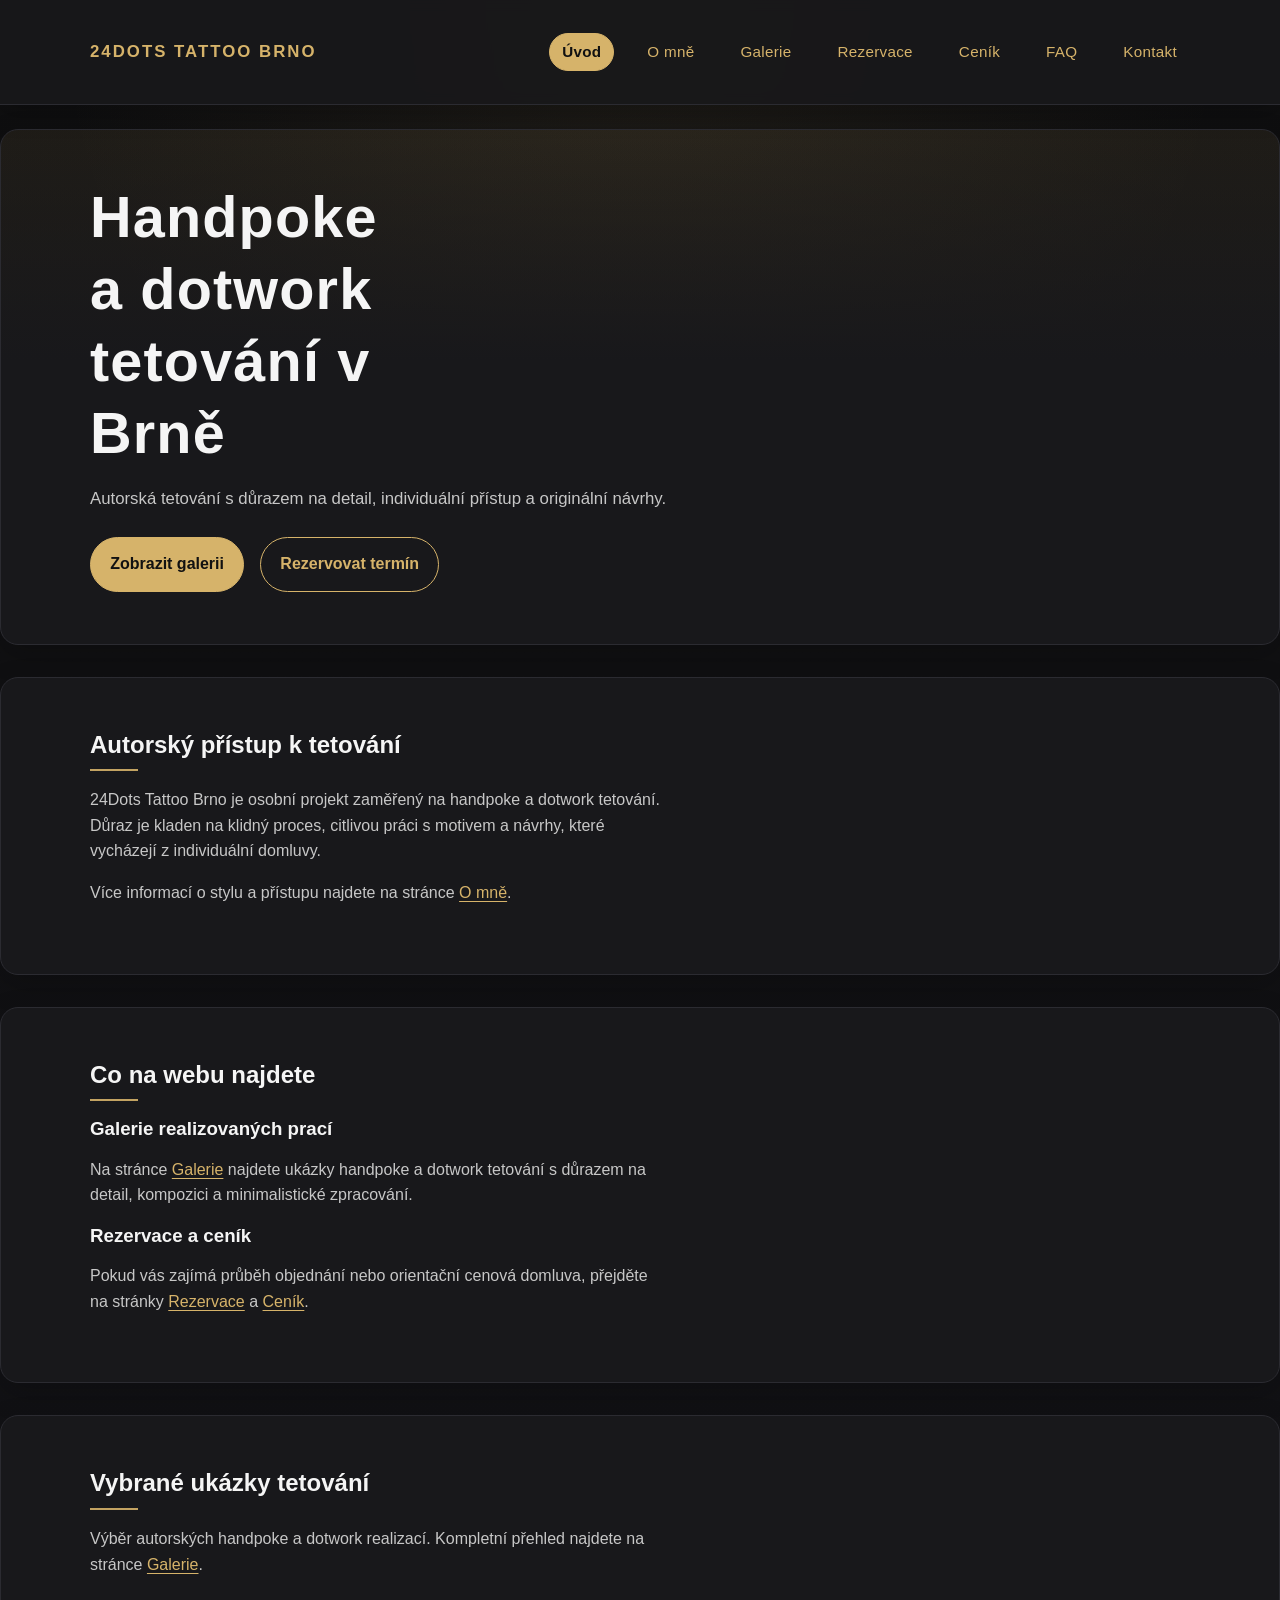
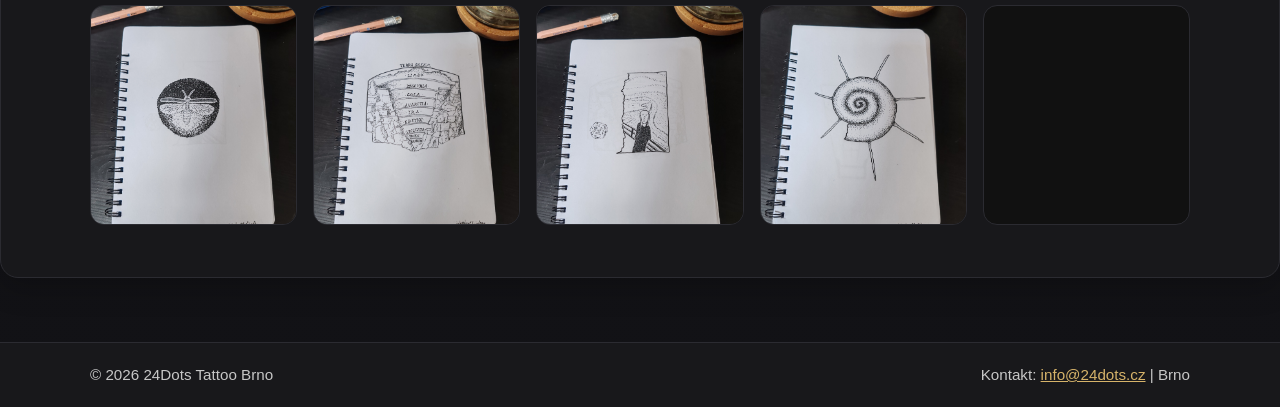
==== index.html @ aa5e2a4d "Initial project commit" ====
<!DOCTYPE html>
<html lang="cs">
<head>
  <meta charset="UTF-8">
  <meta name="viewport" content="width=device-width, initial-scale=1.0">
  <meta name="description" content="Autorská handpoke a dotwork tetování v Brně. Individuální přístup, originální návrhy a možnost rezervace termínu.">
  <meta name="keywords" content="handpoke tetování Brno, dotwork tetování, minimalistické tetování, tatérka Brno, návrh tetování, autorské tetování, tetování Brno">
  <meta name="author" content="24Dots Tattoo Brno">
  <meta name="robots" content="index, follow">
  <title>Handpoke tetování Brno | 24Dots Tattoo</title>

  <link rel="stylesheet" href="css/style.css">
  <link rel="stylesheet" href="css/custom.css">
</head>
<body>
<header>
  <div class="container">
    <a href="index.html" class="logo">24Dots Tattoo Brno</a>

    <nav aria-label="Hlavní navigace">
      <ul>
        <li><a href="index.html" aria-current="page">Úvod</a></li>
        <li><a href="o-mne.html">O mně</a></li>
        <li><a href="galerie.html">Galerie</a></li>
        <li><a href="rezervace.html">Rezervace</a></li>
        <li><a href="cenik.html">Ceník</a></li>
        <li><a href="faq.html">FAQ</a></li>
        <li><a href="kontakt.html">Kontakt</a></li>
      </ul>
    </nav>
  </div>
</header>

<main>
  <section class="hero hero-home">
    <div class="container">
      <h1>Handpoke a dotwork tetování v Brně</h1>
      <p>Autorská tetování s důrazem na detail, individuální přístup a originální návrhy.</p>
        <div class="hero-actions">
            <a href="galerie.html" class="primary-btn">Zobrazit galerii</a>
            <a href="rezervace.html">Rezervovat termín</a>
        </div>
    </div>
  </section>

  <section class="about-preview">
    <div class="container">
      <h2>Autorský přístup k tetování</h2>
      <p>24Dots Tattoo Brno je osobní projekt zaměřený na handpoke a dotwork tetování. Důraz je kladen na klidný proces, citlivou práci s motivem a návrhy, které vycházejí z individuální domluvy.</p>
      <p>Více informací o stylu a přístupu najdete na stránce <a href="o-mne.html">O mně</a>.</p>
    </div>
  </section>

  <section class="services-preview">
    <div class="container">
      <h2>Co na webu najdete</h2>

      <h3>Galerie realizovaných prací</h3>
      <p>Na stránce <a href="galerie.html">Galerie</a> najdete ukázky handpoke a dotwork tetování s důrazem na detail, kompozici a minimalistické zpracování.</p>

      <h3>Rezervace a ceník</h3>
      <p>Pokud vás zajímá průběh objednání nebo orientační cenová domluva, přejděte na stránky <a href="rezervace.html">Rezervace</a> a <a href="cenik.html">Ceník</a>.</p>
    </div>
  </section>

  <section class="home-gallery">
    <div class="container">
        <h2>Vybrané ukázky tetování</h2>
        <p>Výběr autorských handpoke a dotwork realizací. Kompletní přehled najdete na stránce <a href="galerie.html">Galerie</a>.</p>

        <div class="image-grid">
            <a href="galerie.html" aria-label="Přejít do galerie – dotwork motiv vážky">
                <img src="images/home-1.webp" alt="Dotwork motiv vážky v kruhové kompozici" loading="lazy" decoding="async" width="800" height="1000">
            </a>
            <a href="galerie.html" aria-label="Přejít do galerie – motiv mušle">
                <img src="images/home-2.webp" alt="Spirálový motiv mušle v dotwork stylu" loading="lazy" decoding="async" width="800" height="1000">
            </a>
            <a href="galerie.html" aria-label="Přejít do galerie – autorský motiv oděvu">
                <img src="images/home-3.webp" alt="Autorský dotwork motiv roztrženého oděvu" loading="lazy" decoding="async" width="800" height="1000">
            </a>
            <a href="galerie.html" aria-label="Přejít do galerie – motiv Výkřik">
                <img src="images/home-4.webp" alt="Interpretace obrazu Výkřik ve stylu handpoke a dotwork" loading="lazy" decoding="async" width="800" height="1000">
            </a>
            <a href="galerie.html" aria-label="Přejít do galerie – ilustrace inferna">
                <img src="images/home-5.webp" alt="Detailní ilustrace inspirovaná motivem inferna" loading="lazy" decoding="async" width="800" height="1000">
            </a>
        </div>
    </div>
  </section>
</main>

<footer>
  <div class="container">
    <p>&copy; 2026 24Dots Tattoo Brno</p>
    <p>Kontakt: <a href="mailto:info@24dots.cz">info@24dots.cz</a> | Brno</p>
  </div>
</footer>
<script src="js/main.js" defer></script>
<script src="js/gallery.js" defer></script>
</body>
</html>
---- css/style.css ----
* {
  box-sizing: border-box;
  margin: 0;
  padding: 0;
}

body {
  font-family: var(--font-main);
  line-height: 1.6;
  color: var(--color-text);
  background-color: var(--color-bg);
}

img {
  max-width: 100%;
  display: block;
}

a {
  color: inherit;
  text-decoration: underline;
}

ul {
  list-style: none;
}

.container {
  width: min(1100px, 90%);
  margin: 0 auto;
}

header,
footer {
  background-color: var(--color-surface);
  color: var(--color-text);
  padding: 1rem 0;
}

header .container,
footer .container {
  display: flex;
  justify-content: space-between;
  align-items: center;
  gap: 1rem;
  flex-wrap: wrap;
}

nav ul {
  display: flex;
  gap: 1rem;
  flex-wrap: wrap;
}

main {
  padding: 2rem 0;
}

.hero {
  padding: 4rem 0;
}

.hero h1 {
  margin-bottom: 1rem;
  font-size: 2rem;
}

.hero p {
  max-width: 700px;
}
---- css/custom.css ----
:root {
  --color-bg: #0f0f10;
  --color-surface: #18181b;
  --color-text: #f5f5f5;
  --color-muted: #c7c7c7;
  --color-accent: #d6b36a;
  --color-border: #2b2b31;
  --font-main: Arial, sans-serif;
}

.logo {
  font-weight: bold;
  font-size: 1.2rem;
  text-decoration: none;
}

.hero {
  background-color: var(--color-surface);
  border: 1px solid var(--color-border);
  border-radius: 12px;
}

.hero p {
  font-size: 1.1rem;
}

.about-preview,
.services-preview,
.home-gallery,
.gallery-section {
  background-color: var(--color-surface);
  border: 1px solid var(--color-border);
  border-radius: 12px;
  padding: 2rem 0;
  margin-top: 2rem;
}

.image-grid {
  display: grid;
  grid-template-columns: repeat(auto-fit, minmax(180px, 1fr));
  gap: 1rem;
  margin-top: 1.5rem;
}

.image-grid img {
  width: 100%;
  height: 220px;
  object-fit: cover;
  border-radius: 10px;
}


.gallery-section p {
  margin-top: 0.5rem;
  margin-bottom: 1rem;
}

.gallery-section .image-grid a {
  display: block;
}

.hero h1,
.about-preview h2,
.services-preview h2,
.home-gallery h2,
.gallery-section h2 {
  margin-bottom: 1rem;
}

.hero h2,
.hero h3,
.about-preview p,
.services-preview h3,
.services-preview p,
.home-gallery p {
  margin-bottom: 1rem;
}

.gallery-section h3,
.gallery-section p {
  margin-bottom: 1rem;
}

@media (max-width: 768px) {
  header .container,
  footer .container {
    flex-direction: column;
    align-items: flex-start;
  }

  nav ul {
    flex-direction: column;
    gap: 0.5rem;
  }

  .hero h1 {
    font-size: 1.6rem;
  }

  .image-grid img {
    height: 180px;
  }
}

nav a[aria-current="page"] {
  color: #111;
  background-color: var(--color-accent);
  font-weight: 600;
  text-decoration: none;
  border: 1px solid var(--color-accent);
  border-bottom: 1px solid var(--color-accent);
  padding: 0.35rem 0.75rem;
  border-radius: 999px;
}

.hero p a {
  word-break: break-word;
}

.hero h3 {
  margin-top: 1.5rem;
}

.hero p {
  max-width: 800px;
}

.logo {
  color: var(--color-accent);
}

nav a,
.hero a,
.about-preview a,
.services-preview a,
.home-gallery a,
.gallery-section a,
footer a {
  color: var(--color-accent);
}

nav a:hover,
.hero a:hover,
.about-preview a:hover,
.services-preview a:hover,
.home-gallery a:hover,
.gallery-section a:hover,
footer a:hover {
  opacity: 0.85;
}

main .container {
  padding-top: 1rem;
  padding-bottom: 1rem;
}

.hero,
.about-preview,
.services-preview,
.home-gallery,
.gallery-section {
  padding-left: 1.5rem;
  padding-right: 1.5rem;
}

p {
  color: var(--color-muted);
}

h1,
h2,
h3 {
  color: var(--color-text);
  line-height: 1.25;
}

h1 {
  letter-spacing: 0.02em;
}

h2,
h3 {
  font-weight: 600;
}

header {
  border-bottom: 1px solid var(--color-border);
}

footer {
  border-top: 1px solid var(--color-border);
}

header .container,
footer .container {
  padding-top: 0.25rem;
  padding-bottom: 0.25rem;
}

section {
  margin-bottom: 2rem;
}

.hero,
.about-preview,
.services-preview,
.home-gallery,
.gallery-section {
  box-shadow: 0 10px 30px rgba(0, 0, 0, 0.2);
}

.image-grid {
  margin-top: 1.75rem;
}

nav ul {
  gap: 1.25rem;
}

nav a {
  text-decoration: none;
  font-size: 0.95rem;
  letter-spacing: 0.02em;
}

nav a:hover {
  text-decoration: none;
}

.image-grid a,
.image-grid img {
  transition: transform 0.25s ease, opacity 0.25s ease;
}

.image-grid a:hover img,
.image-grid img:hover {
  transform: scale(1.02);
  opacity: 0.92;
}

.image-grid img {
  border: 1px solid var(--color-border);
  background-color: #111;
}

.hero {
  background: linear-gradient(180deg, rgba(214, 179, 106, 0.08) 0%, rgba(24, 24, 27, 1) 45%);
}

.hero h1 {
  font-size: clamp(2rem, 5vw, 3.6rem);
  max-width: 10ch;
}

.hero p {
  font-size: 1.05rem;
  max-width: 38rem;
}

.hero {
  padding-top: 4rem;
  padding-bottom: 4rem;
}

@media (max-width: 768px) {
  .hero {
    padding-top: 2.5rem;
    padding-bottom: 2.5rem;
  }
}

footer p {
  color: var(--color-muted);
  font-size: 0.95rem;
}

footer a {
  font-weight: 500;
}

footer .container {
  gap: 0.5rem 1.5rem;
}

h2::after {
  content: "";
  display: block;
  width: 48px;
  height: 2px;
  margin-top: 0.6rem;
  background-color: var(--color-accent);
  opacity: 0.9;
}

.hero p,
.about-preview p,
.services-preview p,
.home-gallery p,
.gallery-section p {
  max-width: 65ch;
}

.hero,
.about-preview,
.services-preview,
.home-gallery,
.gallery-section {
  transition: transform 0.25s ease, box-shadow 0.25s ease;
}

.hero:hover,
.about-preview:hover,
.services-preview:hover,
.home-gallery:hover,
.gallery-section:hover {
  transform: translateY(-2px);
  box-shadow: 0 14px 36px rgba(0, 0, 0, 0.28);
}

.hero,
.about-preview,
.services-preview,
.home-gallery,
.gallery-section {
  border-radius: 18px;
}

.image-grid img {
  border-radius: 14px;
}

header,
footer {
  backdrop-filter: blur(6px);
}

.logo {
  font-size: 1.05rem;
  letter-spacing: 0.12em;
  text-transform: uppercase;
  font-weight: 700;
}

.logo:hover {
  opacity: 0.9;
}

body {
  background:
    radial-gradient(circle at top, rgba(214, 179, 106, 0.08) 0%, rgba(15, 15, 16, 0) 28%),
    linear-gradient(180deg, #0f0f10 0%, #121216 100%);
}

header {
  position: sticky;
  top: 0;
  z-index: 1000;
  background: rgba(24, 24, 27, 0.92);
}

main {
  padding-top: 1.5rem;
}

main section + section {
  margin-top: 2.5rem;
}

header .container {
  min-height: 72px;
}

nav ul {
  align-items: center;
}

a:focus-visible {
  outline: 2px solid var(--color-accent);
  outline-offset: 3px;
  border-radius: 4px;
}

.image-grid a {
  text-decoration: none;
}

nav a {
  display: inline-block;
  padding: 0.35rem 0;
  transition: color 0.2s ease, border-color 0.2s ease, opacity 0.2s ease;
}

header {
  box-shadow: 0 8px 24px rgba(0, 0, 0, 0.22);
}

nav a:hover {
  color: var(--color-accent);
  opacity: 1;
}

.hero,
.about-preview,
.services-preview,
.home-gallery,
.gallery-section {
  padding-top: 2.25rem;
  padding-bottom: 2.25rem;
}

.hero-actions {
  display: flex;
  gap: 1rem;
  flex-wrap: wrap;
  margin-top: 1.5rem;
}

.hero-actions a {
  display: inline-block;
  padding: 0.85rem 1.2rem;
  border: 1px solid var(--color-accent);
  border-radius: 999px;
  text-decoration: none;
  color: var(--color-accent);
  font-weight: 600;
  transition: background-color 0.2s ease, color 0.2s ease, transform 0.2s ease;
}

.hero-actions a:hover {
  background-color: var(--color-accent);
  color: #111;
  transform: translateY(-1px);
}

@media (max-width: 768px) {
  .hero-actions {
    flex-direction: column;
    align-items: flex-start;
  }

  .hero-actions a {
    width: 100%;
    text-align: center;
  }
}

.hero-actions .primary-btn {
  background-color: var(--color-accent);
  color: #111;
}

.hero-actions .primary-btn:hover {
  opacity: 0.92;
}

.hero {
  background: var(--color-surface);
}

.hero-home {
  background: linear-gradient(180deg, rgba(214, 179, 106, 0.08) 0%, rgba(24, 24, 27, 1) 45%);
}

.gallery-section .image-grid {
  grid-template-columns: repeat(auto-fit, minmax(220px, 1fr));
  gap: 1.25rem;
}

.gallery-section .image-grid a {
  overflow: hidden;
  border-radius: 14px;
}

.gallery-section .image-grid img {
  height: 260px;
}

.gallery-section h2 {
  margin-bottom: 0.75rem;
}

.gallery-section p {
  color: var(--color-muted);
  max-width: 60ch;
}

.about-preview h2,
.services-preview h2,
.home-gallery h2,
.gallery-section h2,
.hero h2,
.hero h3 {
  color: var(--color-text);
}

.about-preview p,
.services-preview p,
.home-gallery p,
.gallery-section p,
.hero p {
  color: var(--color-muted);
}

.info-block {
  margin-top: 1.5rem;
  padding: 1rem 1.25rem;
  border: 1px solid var(--color-border);
  border-radius: 14px;
  background-color: rgba(255, 255, 255, 0.02);
}

.info-block p {
  margin-bottom: 0.5rem;
}

.info-block p:last-child {
  margin-bottom: 0;
}
.info-block strong {
  color: var(--color-accent);
  font-weight: 600;
}

.hero:not(.hero-home) {
  padding-top: 2.5rem;
  padding-bottom: 2.5rem;
}

.hero:not(.hero-home) h1 {
  font-size: clamp(1.8rem, 4vw, 2.6rem);
  max-width: none;
}

.info-block {
  max-width: 720px;
  box-shadow: 0 8px 24px rgba(0, 0, 0, 0.16);
}

.info-block a {
  color: var(--color-accent);
}

.hero:not(.hero-home) .container {
  max-width: 820px;
}

.hero:not(.hero-home) h2::after {
  width: 36px;
  height: 1px;
  background-color: var(--color-border);
}

.hero:not(.hero-home) h2 {
  margin-bottom: 1.25rem;
}

.hero:not(.hero-home) h3 {
  margin-top: 2rem;
  margin-bottom: 0.75rem;
}

.hero:not(.hero-home) p + p {
  margin-top: 0.85rem;
}

.info-block {
  display: grid;
  gap: 0.75rem;
}

.info-block p {
  padding-bottom: 0.65rem;
  border-bottom: 1px solid var(--color-border);
}

.info-block p:last-child {
  padding-bottom: 0;
  border-bottom: none;
}

.hero:not(.hero-home) p a,
.about-preview p a,
.services-preview p a,
.home-gallery p a,
.gallery-section p a {
  text-decoration: underline;
  text-underline-offset: 0.18em;
  text-decoration-thickness: 1px;
}

.hero:not(.hero-home) h3 + p {
  padding-bottom: 1rem;
  border-bottom: 1px solid var(--color-border);
}

.hero:not(.hero-home) .info-block p {
  border-bottom: 1px solid var(--color-border);
}

.hero:not(.hero-home) .info-block {
  margin-top: 1.75rem;
}

.hero:not(.hero-home) .info-block:first-of-type {
  margin-top: 1.75rem;
}

.hero:not(.hero-home) h3 {
  font-size: 1.05rem;
  color: var(--color-accent);
  letter-spacing: 0.01em;
}

.hero:not(.hero-home) h3 {
  padding-left: 0.75rem;
  border-left: 2px solid var(--color-accent);
}

.hero:not(.hero-home) h3 + p {
  padding-left: 0.85rem;
}

.hero:not(.hero-home) h3:last-of-type + p {
  border-bottom: none;
  padding-bottom: 0;
}

.hero:not(.hero-home) > .container > p:first-of-type {
  margin-top: 1rem;
}

.hero:not(.hero-home) h1 {
  margin-bottom: 1rem;
}

.hero:not(.hero-home) h1::after {
  content: "";
  display: block;
  width: 56px;
  height: 1px;
  margin-top: 0.75rem;
  background-color: var(--color-border);
}

nav a {
  border: 1px solid transparent;
  padding: 0.35rem 0.75rem;
  border-radius: 999px;
}

nav a:hover {
  border-color: var(--color-border);
}

nav a:not([aria-current="page"]):hover {
  background-color: rgba(255, 255, 255, 0.04);
  color: var(--color-text);
}

@media (max-width: 768px) {
  nav ul {
    width: 100%;
  }

  nav li {
    width: 100%;
  }

  nav a {
    width: 100%;
    text-align: center;
  }
}

.image-grid img {
  aspect-ratio: 4 / 5;
}

.gallery-section {
  background-color: var(--color-surface);
  border: 1px solid var(--color-border);
  color: var(--color-text);
}

.gallery-section h2 {
  color: var(--color-text);
}

.gallery-section p {
  color: var(--color-muted);
}
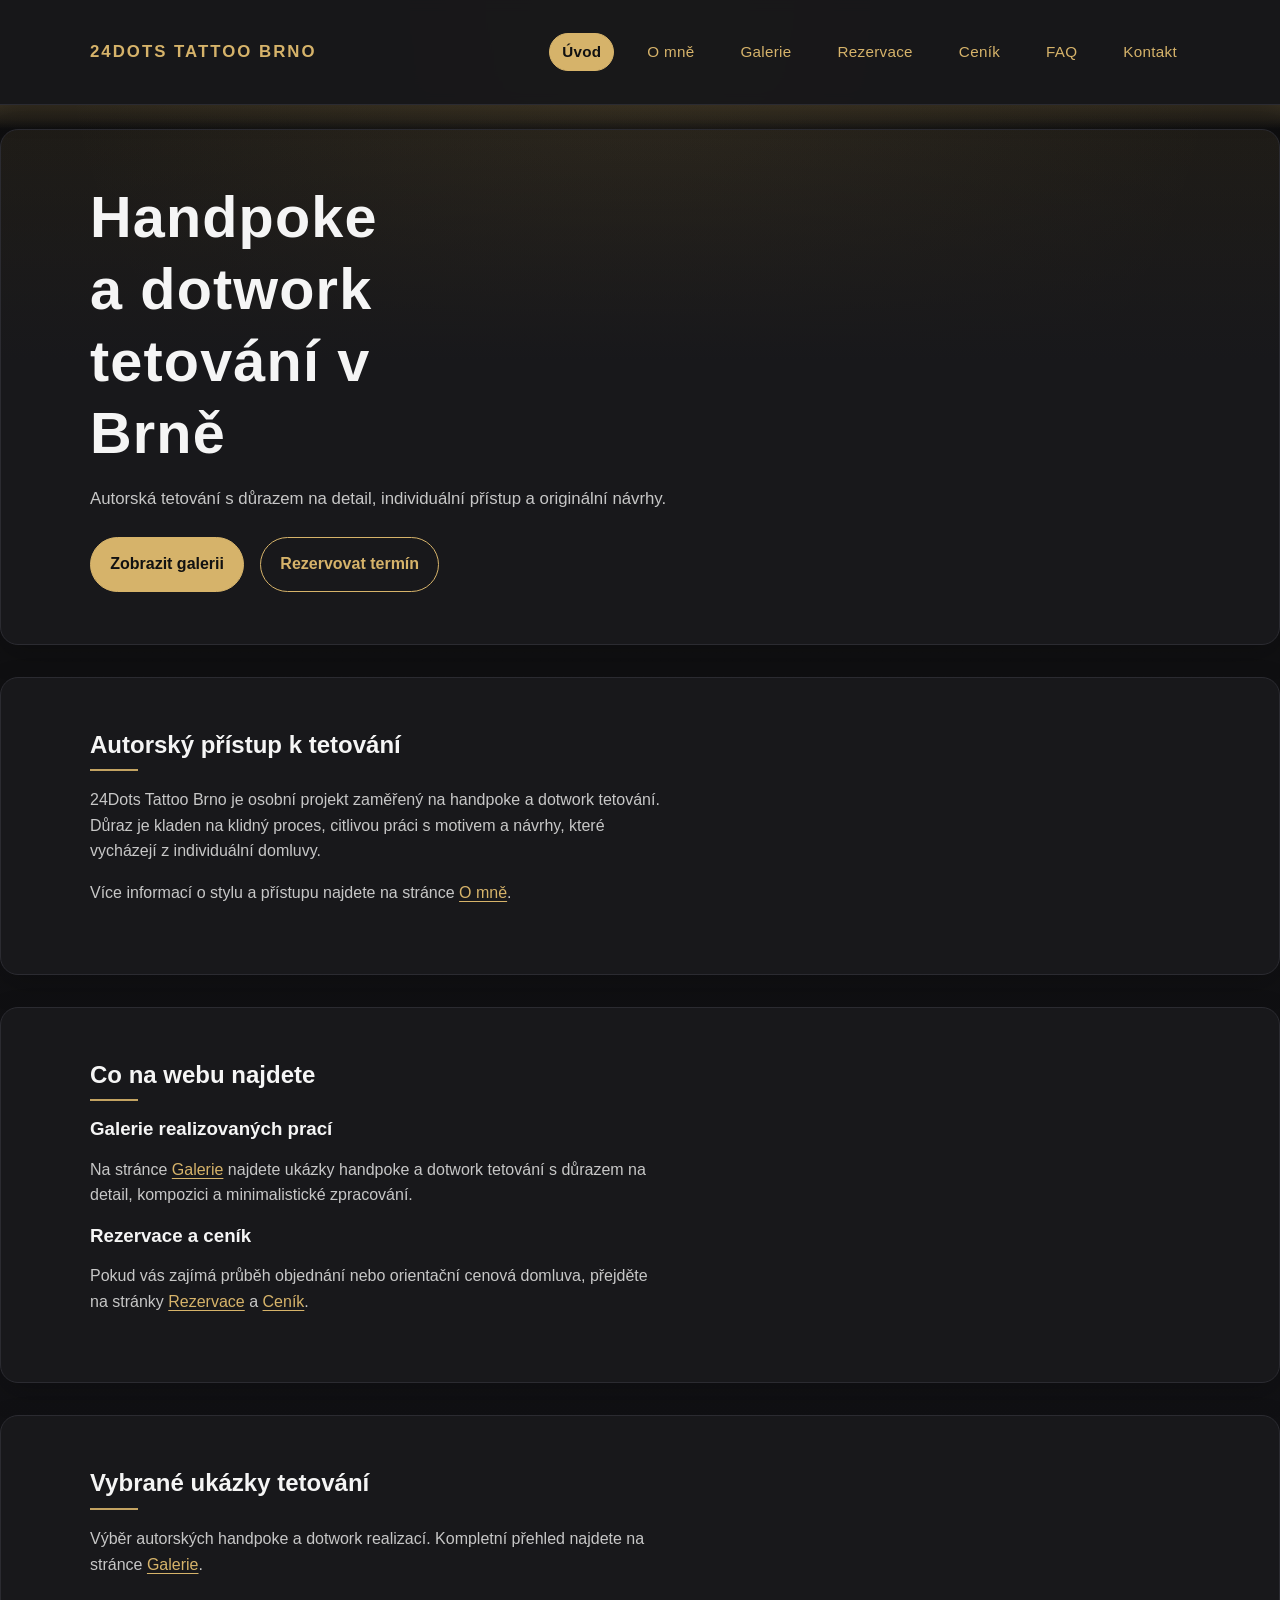
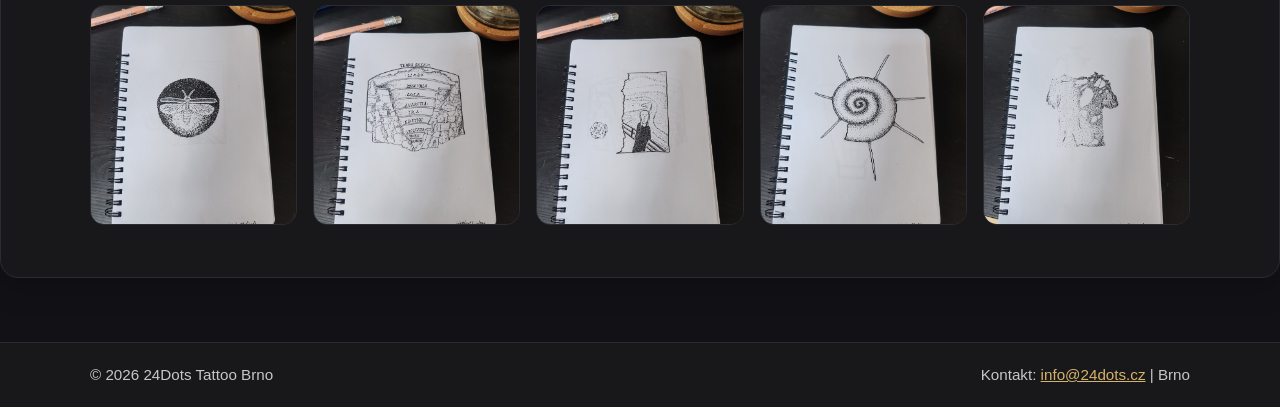
==== commit 3a921983: "Refine page styling and content" ====
--- a/index.html
+++ b/index.html
@@ -12,7 +12,7 @@
   <link rel="stylesheet" href="css/style.css">
   <link rel="stylesheet" href="css/custom.css">
 </head>
-<body>
+<body class="page-home">
 <header>
   <div class="container">
     <a href="index.html" class="logo">24Dots Tattoo Brno</a>
@@ -98,4 +98,4 @@
 <script src="js/main.js" defer></script>
 <script src="js/gallery.js" defer></script>
 </body>
-</html>+</html>
--- a/css/custom.css
+++ b/css/custom.css
@@ -4,8 +4,11 @@
   --color-text: #f5f5f5;
   --color-muted: #c7c7c7;
   --color-accent: #d6b36a;
+  --color-accent-rgb: 214, 179, 106;
   --color-border: #2b2b31;
   --font-main: Arial, sans-serif;
+  --top-strip-height: 1.5rem;
+  --page-strip-opacity: 0.2;
 }
 
 .logo {
@@ -359,7 +362,44 @@
 }
 
 main {
-  padding-top: 1.5rem;
+  padding-top: var(--top-strip-height);
+  background:
+    linear-gradient(
+      180deg,
+      rgba(var(--color-accent-rgb), var(--page-strip-opacity)) 0%,
+      rgba(var(--color-accent-rgb), calc(var(--page-strip-opacity) * 0.52)) 58%,
+      rgba(var(--color-accent-rgb), 0) 100%
+    );
+  background-repeat: no-repeat;
+  background-size: 100% var(--top-strip-height);
+}
+
+body.page-home {
+  --page-strip-opacity: 0.2;
+}
+
+body.page-about {
+  --page-strip-opacity: 0.182;
+}
+
+body.page-gallery {
+  --page-strip-opacity: 0.136;
+}
+
+body.page-booking {
+  --page-strip-opacity: 0.12;
+}
+
+body.page-pricing {
+  --page-strip-opacity: 0.095;
+}
+
+body.page-faq {
+  --page-strip-opacity: 0.072;
+}
+
+body.page-contact {
+  --page-strip-opacity: 0.05;
 }
 
 main section + section {
@@ -688,4 +728,4 @@
 
 .gallery-section p {
   color: var(--color-muted);
-}+}
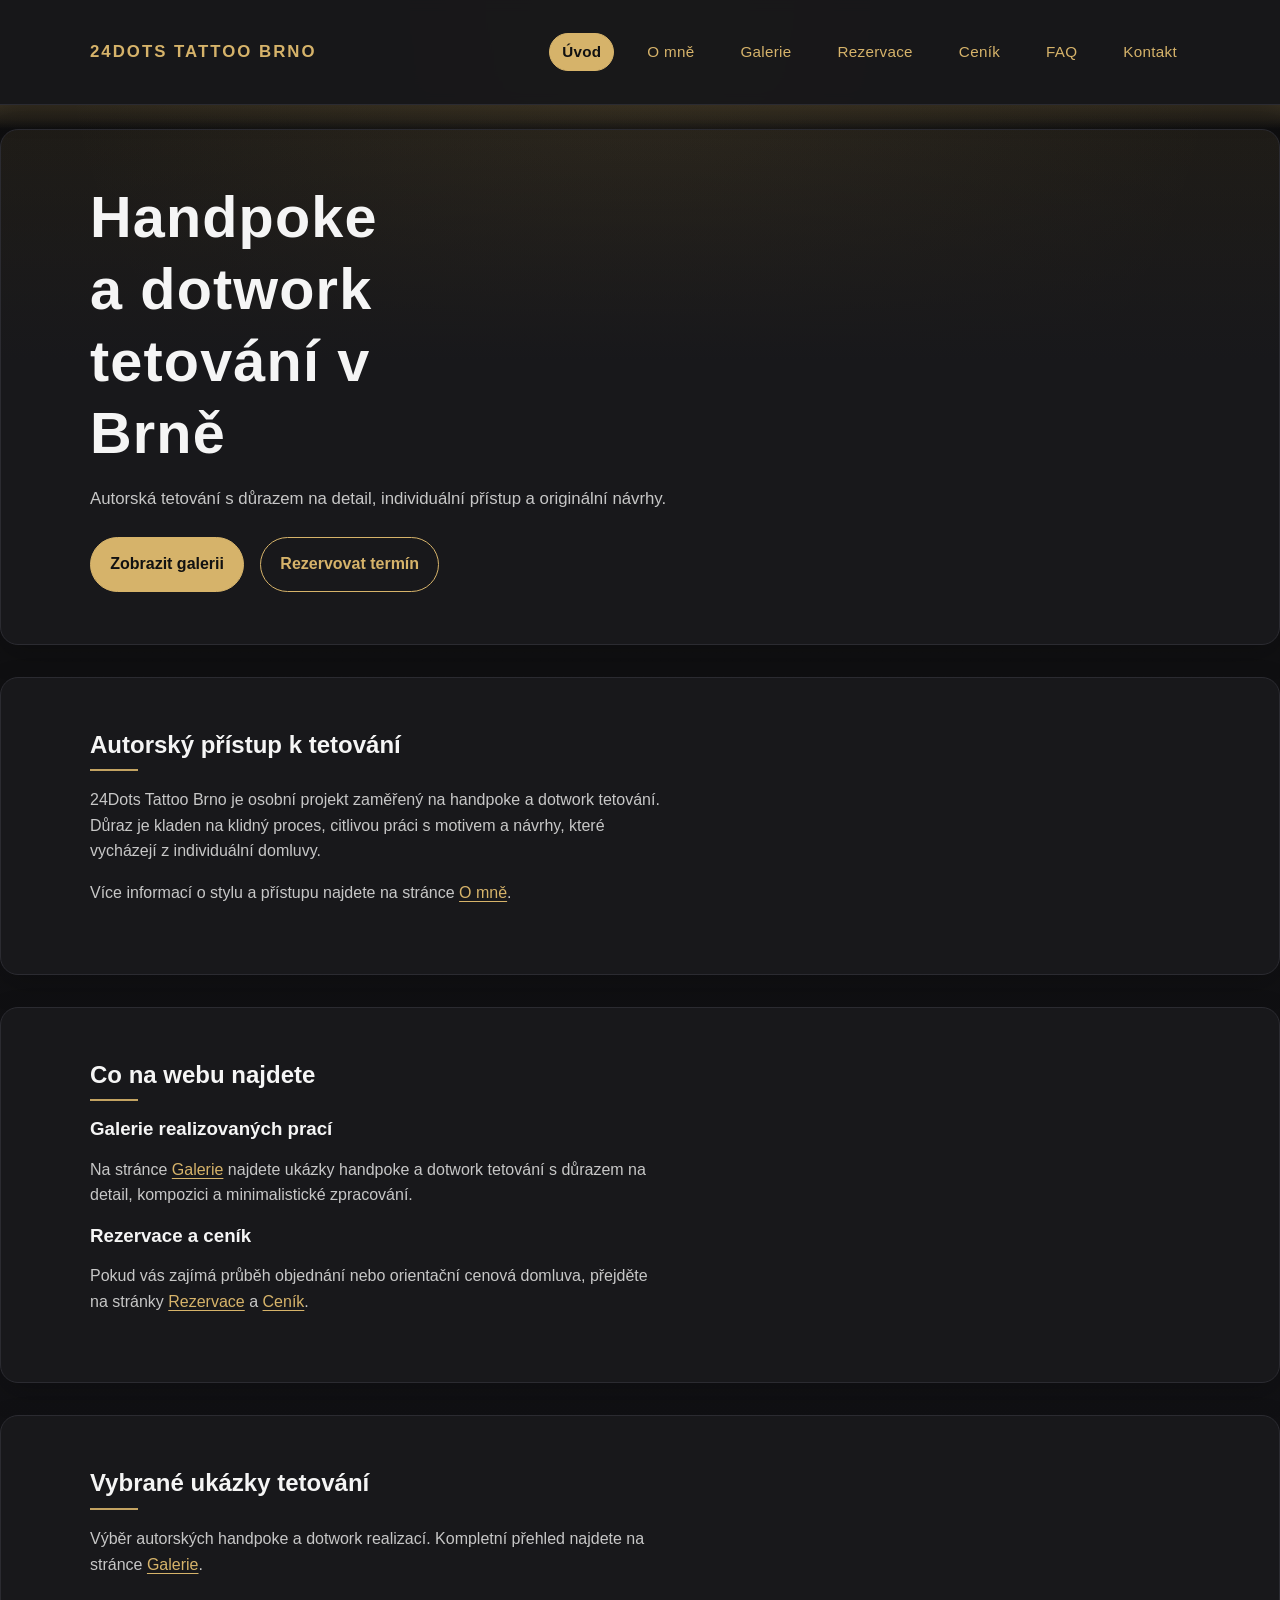
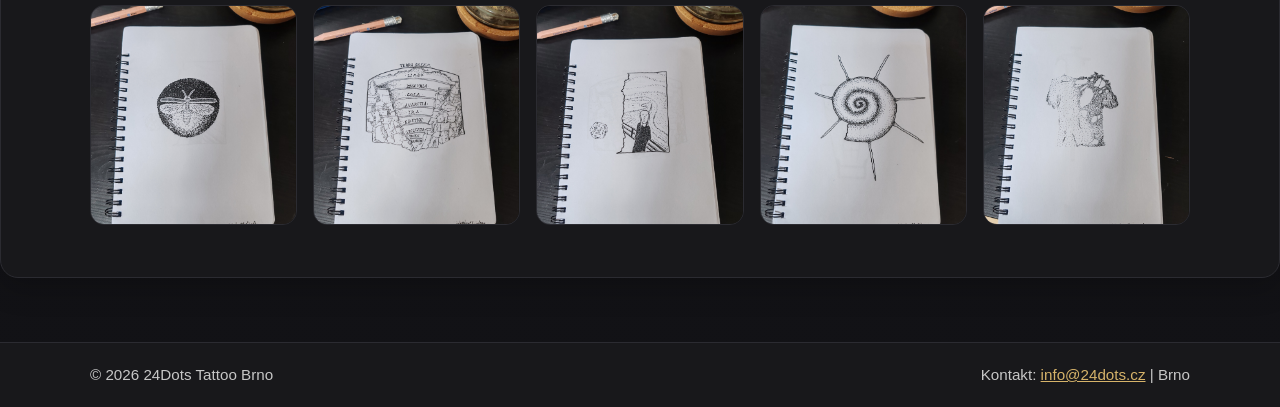
==== commit 3c2f4141: "Add Google verification and GA4 id" ====
--- a/index.html
+++ b/index.html
@@ -9,6 +9,9 @@
   <meta name="robots" content="index, follow">
   <title>Handpoke tetování Brno | 24Dots Tattoo</title>
 
+  <meta name="google-site-verification" content="9SUlVvHQbfm5WYlSon0mabeXHQw_C8rQKxRpDDAVIAU" />
+  <script src="js/site-config.js"></script>
+  <script src="js/analytics.js"></script>
   <link rel="stylesheet" href="css/style.css">
   <link rel="stylesheet" href="css/custom.css">
 </head>
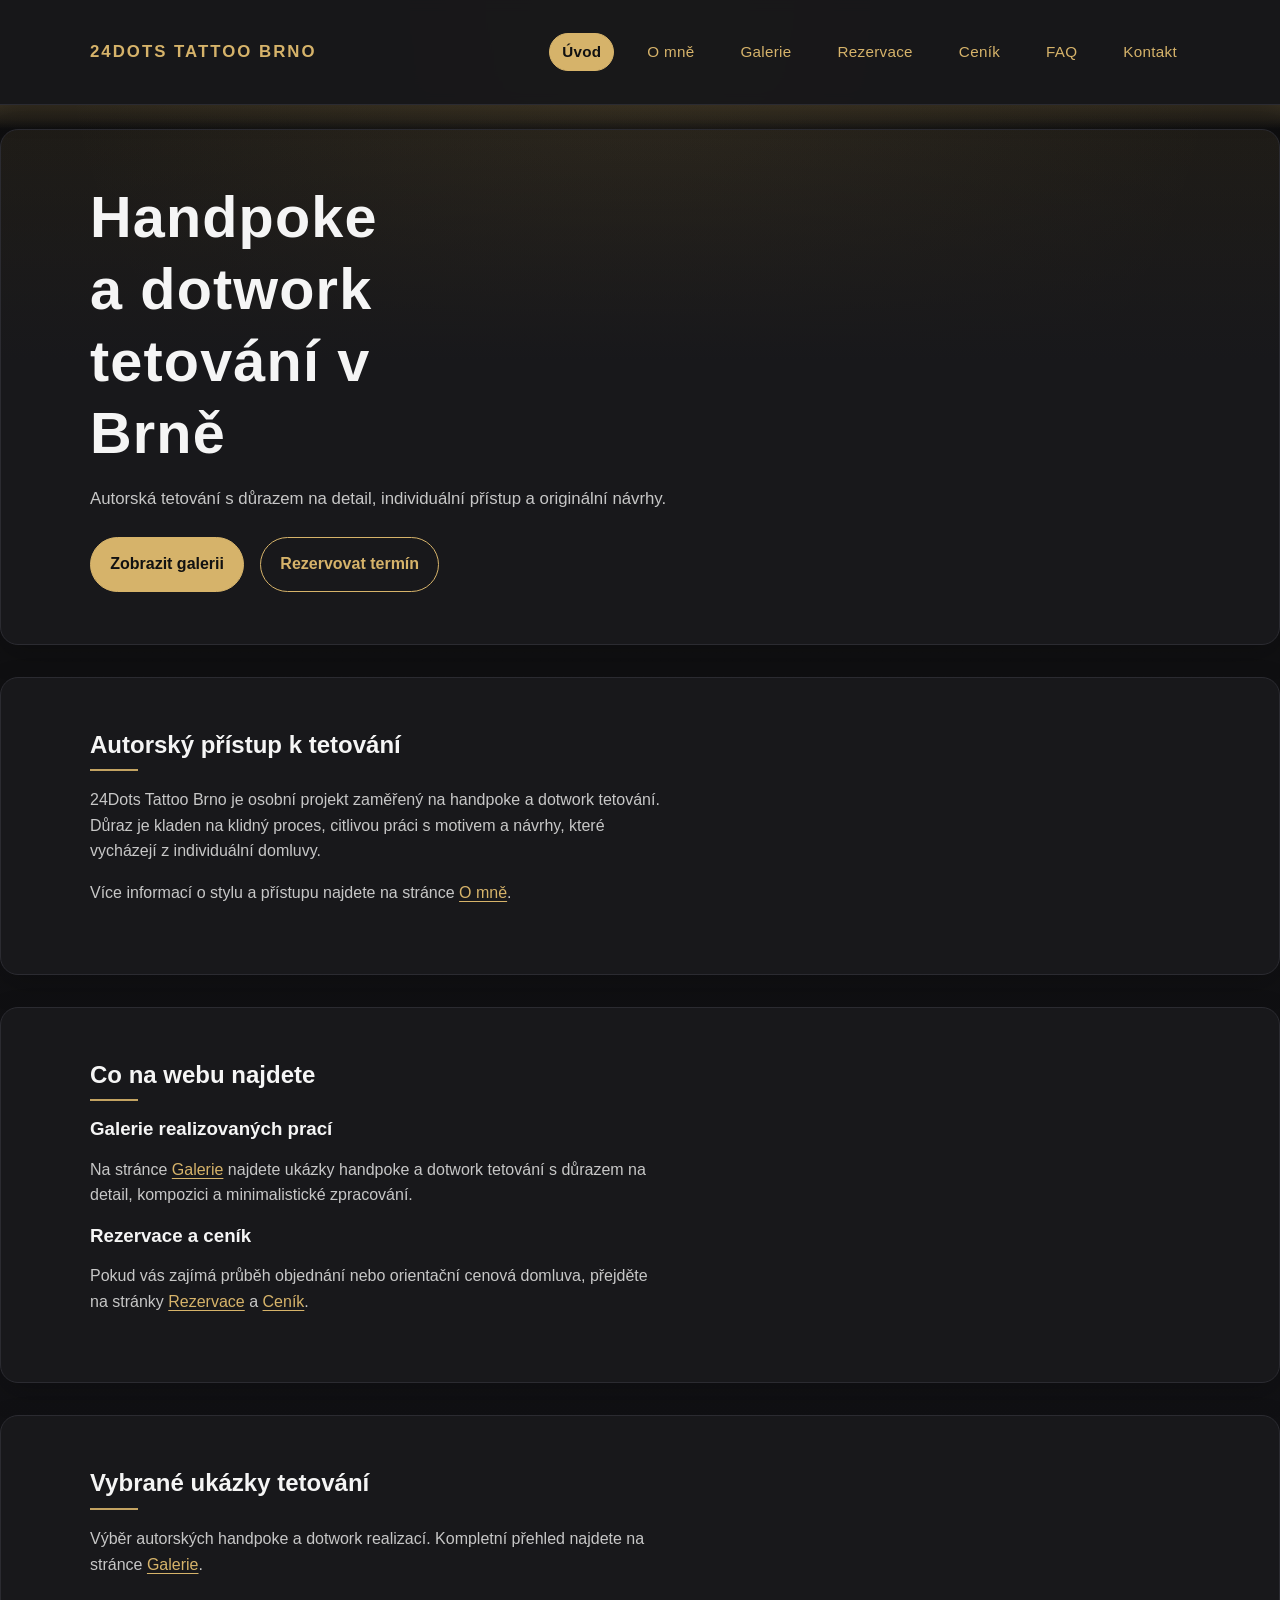
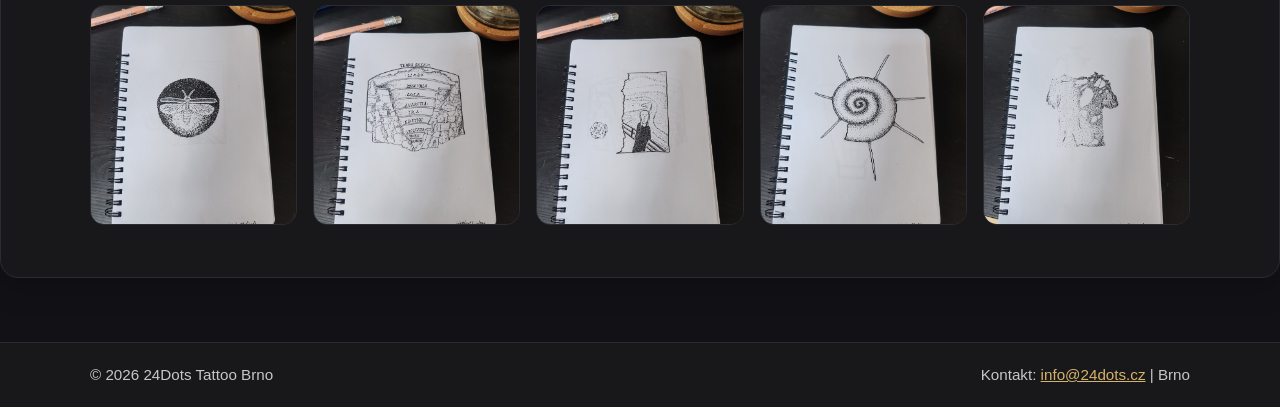
==== commit 5c95eb1b: "Fix HTML5 meta tag syntax" ====
--- a/index.html
+++ b/index.html
@@ -9,7 +9,7 @@
   <meta name="robots" content="index, follow">
   <title>Handpoke tetování Brno | 24Dots Tattoo</title>
 
-  <meta name="google-site-verification" content="9SUlVvHQbfm5WYlSon0mabeXHQw_C8rQKxRpDDAVIAU" />
+  <meta name="google-site-verification" content="9SUlVvHQbfm5WYlSon0mabeXHQw_C8rQKxRpDDAVIAU">
   <script src="js/site-config.js"></script>
   <script src="js/analytics.js"></script>
   <link rel="stylesheet" href="css/style.css">
